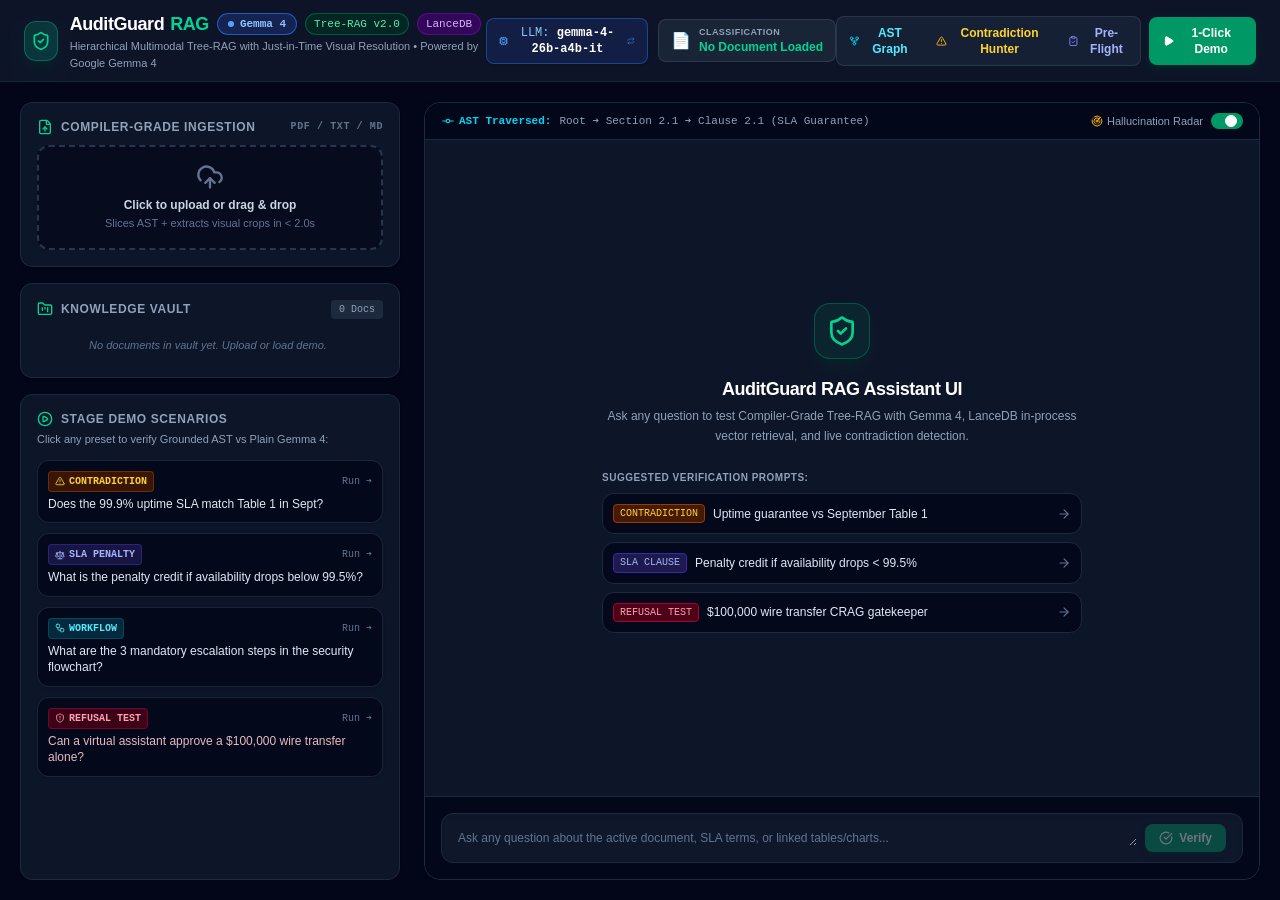
==== app/static/assistant/index.html @ 79d71ce2 "feat(crag): 2-tier CRAG gatekeeper with whole-page AST escalation before refusal and updated archite" ====
<!doctype html>
<html lang="en" class="dark">
  <head>
    <meta charset="UTF-8" />
    <meta name="viewport" content="width=device-width, initial-scale=1.0" />
    <title>AuditGuard RAG • Assistant UI</title>
    <script type="module" crossorigin src="./assets/index-Bi7Oxpxa.js"></script>
    <link rel="stylesheet" crossorigin href="./assets/index-BcYl17ML.css">
  </head>
  <body class="bg-slate-950 text-slate-100 min-h-screen">
    <div id="root"></div>
  </body>
</html>
---- app/static/assistant/assets/index-BcYl17ML.css ----
/*! tailwindcss v4.3.3 | MIT License | https://tailwindcss.com */
@layer properties{@supports (((-webkit-hyphens:none)) and (not (margin-trim:inline))) or ((-moz-orient:inline) and (not (color:rgb(from red r g b)))){*,:before,:after,::backdrop{--tw-rotate-x:initial;--tw-rotate-y:initial;--tw-rotate-z:initial;--tw-skew-x:initial;--tw-skew-y:initial;--tw-space-y-reverse:0;--tw-border-style:solid;--tw-gradient-position:initial;--tw-gradient-from:#0000;--tw-gradient-via:#0000;--tw-gradient-to:#0000;--tw-gradient-stops:initial;--tw-gradient-via-stops:initial;--tw-gradient-from-position:0%;--tw-gradient-via-position:50%;--tw-gradient-to-position:100%;--tw-leading:initial;--tw-font-weight:initial;--tw-tracking:initial;--tw-shadow:0 0 #0000;--tw-shadow-color:initial;--tw-shadow-alpha:100%;--tw-inset-shadow:0 0 #0000;--tw-inset-shadow-color:initial;--tw-inset-shadow-alpha:100%;--tw-ring-color:initial;--tw-ring-shadow:0 0 #0000;--tw-inset-ring-color:initial;--tw-inset-ring-shadow:0 0 #0000;--tw-ring-inset:initial;--tw-ring-offset-width:0px;--tw-ring-offset-color:#fff;--tw-ring-offset-shadow:0 0 #0000;--tw-blur:initial;--tw-brightness:initial;--tw-contrast:initial;--tw-grayscale:initial;--tw-hue-rotate:initial;--tw-invert:initial;--tw-opacity:initial;--tw-saturate:initial;--tw-sepia:initial;--tw-drop-shadow:initial;--tw-drop-shadow-color:initial;--tw-drop-shadow-alpha:100%;--tw-drop-shadow-size:initial;--tw-backdrop-blur:initial;--tw-backdrop-brightness:initial;--tw-backdrop-contrast:initial;--tw-backdrop-grayscale:initial;--tw-backdrop-hue-rotate:initial;--tw-backdrop-invert:initial;--tw-backdrop-opacity:initial;--tw-backdrop-saturate:initial;--tw-backdrop-sepia:initial;--tw-duration:initial;--tw-scale-x:1;--tw-scale-y:1;--tw-scale-z:1;--tw-content:"";--tw-translate-x:0;--tw-translate-y:0;--tw-translate-z:0}}}@layer theme{:root,:host{--font-sans:-apple-system, BlinkMacSystemFont, "Segoe UI", Roboto, "Helvetica Neue", "Noto Sans", Arial, sans-serif, "Apple Color Emoji", "Segoe UI Emoji", "Segoe UI Symbol", "Noto Color Emoji";--font-mono:ui-monospace, SFMono-Regular, Menlo, Monaco, Consolas, "Liberation Mono", "Courier New", monospace;--color-red-300:oklch(80.8% .114 19.571);--color-red-800:oklch(44.4% .177 26.899);--color-red-950:oklch(25.8% .092 26.042);--color-amber-200:oklch(92.4% .12 95.746);--color-amber-300:oklch(87.9% .169 91.605);--color-amber-400:oklch(82.8% .189 84.429);--color-amber-500:oklch(76.9% .188 70.08);--color-amber-600:oklch(66.6% .179 58.318);--color-amber-800:oklch(47.3% .137 46.201);--color-amber-900:oklch(41.4% .112 45.904);--color-amber-950:oklch(27.9% .077 45.635);--color-emerald-100:oklch(95% .052 163.051);--color-emerald-300:oklch(84.5% .143 164.978);--color-emerald-400:oklch(76.5% .177 163.223);--color-emerald-500:oklch(69.6% .17 162.48);--color-emerald-600:oklch(59.6% .145 163.225);--color-emerald-700:oklch(50.8% .118 165.612);--color-emerald-800:oklch(43.2% .095 166.913);--color-emerald-950:oklch(26.2% .051 172.552);--color-teal-500:oklch(70.4% .14 182.503);--color-cyan-300:oklch(86.5% .127 207.078);--color-cyan-400:oklch(78.9% .154 211.53);--color-cyan-500:oklch(71.5% .143 215.221);--color-cyan-600:oklch(60.9% .126 221.723);--color-cyan-800:oklch(45% .085 224.283);--color-cyan-950:oklch(30.2% .056 229.695);--color-blue-300:oklch(80.9% .105 251.813);--color-blue-400:oklch(70.7% .165 254.624);--color-blue-500:oklch(62.3% .214 259.815);--color-blue-900:oklch(37.9% .146 265.522);--color-blue-950:oklch(28.2% .091 267.935);--color-indigo-300:oklch(78.5% .115 274.713);--color-indigo-400:oklch(67.3% .182 276.935);--color-indigo-500:oklch(58.5% .233 277.117);--color-indigo-600:oklch(51.1% .262 276.966);--color-indigo-800:oklch(39.8% .195 277.366);--color-indigo-950:oklch(25.7% .09 281.288);--color-purple-300:oklch(82.7% .119 306.383);--color-purple-400:oklch(71.4% .203 305.504);--color-purple-800:oklch(43.8% .218 303.724);--color-purple-950:oklch(29.1% .149 302.717);--color-rose-100:oklch(94.1% .03 12.58);--color-rose-200:oklch(89.2% .058 10.001);--color-rose-300:oklch(81% .117 11.638);--color-rose-400:oklch(71.2% .194 13.428);--color-rose-600:oklch(58.6% .253 17.585);--color-rose-800:oklch(45.5% .188 13.697);--color-rose-950:oklch(27.1% .105 12.094);--color-slate-100:oklch(96.8% .007 247.896);--color-slate-200:oklch(92.9% .013 255.508);--color-slate-300:oklch(86.9% .022 252.894);--color-slate-400:oklch(70.4% .04 256.788);--color-slate-500:oklch(55.4% .046 257.417);--color-slate-600:oklch(44.6% .043 257.281);--color-slate-700:oklch(37.2% .044 257.287);--color-slate-800:oklch(27.9% .041 260.031);--color-slate-900:oklch(20.8% .042 265.755);--color-slate-950:oklch(12.9% .042 264.695);--color-white:#fff;--spacing:.25rem;--container-lg:32rem;--container-2xl:42rem;--container-3xl:48rem;--container-4xl:56rem;--text-xs:.75rem;--text-xs--line-height:calc(1 / .75);--text-sm:.875rem;--text-sm--line-height:calc(1.25 / .875);--text-base:1rem;--text-base--line-height:calc(1.5 / 1);--text-lg:1.125rem;--text-lg--line-height:calc(1.75 / 1.125);--text-xl:1.25rem;--text-xl--line-height:calc(1.75 / 1.25);--text-3xl:1.875rem;--text-3xl--line-height:calc(2.25 / 1.875);--font-weight-medium:500;--font-weight-semibold:600;--font-weight-bold:700;--font-weight-extrabold:800;--font-weight-black:900;--tracking-tight:-.025em;--tracking-wider:.05em;--leading-snug:1.375;--leading-relaxed:1.625;--radius-sm:.25rem;--radius-md:.375rem;--radius-lg:.5rem;--radius-xl:.75rem;--radius-2xl:1rem;--animate-spin:spin 1s linear infinite;--animate-pulse:pulse 2s cubic-bezier(.4, 0, .6, 1) infinite;--blur-sm:8px;--default-transition-duration:.15s;--default-transition-timing-function:cubic-bezier(.4, 0, .2, 1);--default-font-family:var(--font-sans);--default-mono-font-family:var(--font-mono)}}@layer base{*,:after,:before,::backdrop{box-sizing:border-box;border:0 solid;margin:0;padding:0}::file-selector-button{box-sizing:border-box;border:0 solid;margin:0;padding:0}html,:host{-webkit-text-size-adjust:100%;tab-size:4;line-height:1.5;font-family:var(--default-font-family,-apple-system, BlinkMacSystemFont, "Segoe UI", Roboto, "Helvetica Neue", "Noto Sans", Arial, sans-serif, "Apple Color Emoji", "Segoe UI Emoji", "Segoe UI Symbol", "Noto Color Emoji");font-feature-settings:var(--default-font-feature-settings,normal);font-variation-settings:var(--default-font-variation-settings,normal);-webkit-tap-highlight-color:transparent}hr{height:0;color:inherit;border-top-width:1px}abbr:where([title]){-webkit-text-decoration:underline dotted;text-decoration:underline dotted}h1,h2,h3,h4,h5,h6{font-size:inherit;font-weight:inherit}a{color:inherit;-webkit-text-decoration:inherit;-webkit-text-decoration:inherit;-webkit-text-decoration:inherit;-webkit-text-decoration:inherit;text-decoration:inherit}b,strong{font-weight:bolder}code,kbd,samp,pre{font-family:var(--default-mono-font-family,ui-monospace, SFMono-Regular, Menlo, Monaco, Consolas, "Liberation Mono", "Courier New", monospace);font-feature-settings:var(--default-mono-font-feature-settings,normal);font-variation-settings:var(--default-mono-font-variation-settings,normal);font-size:1em}small{font-size:80%}sub,sup{vertical-align:baseline;font-size:75%;line-height:0;position:relative}sub{bottom:-.25em}sup{top:-.5em}table{text-indent:0;border-color:inherit;border-collapse:collapse}:-moz-focusring:where(:not(iframe)){outline:auto}progress{vertical-align:baseline}summary{display:list-item}ol,ul,menu{list-style:none}img,svg,video,canvas,audio,iframe,embed,object{vertical-align:middle;display:block}img,video{max-width:100%;height:auto}button,input,select,optgroup,textarea{font:inherit;font-feature-settings:inherit;font-variation-settings:inherit;letter-spacing:inherit;color:inherit;opacity:1;background-color:#0000;border-radius:0}::file-selector-button{font:inherit;font-feature-settings:inherit;font-variation-settings:inherit;letter-spacing:inherit;color:inherit;opacity:1;background-color:#0000;border-radius:0}:where(select:is([multiple],[size])) optgroup{font-weight:bolder}:where(select:is([multiple],[size])) optgroup option{padding-inline-start:20px}::file-selector-button{margin-inline-end:4px}::placeholder{opacity:1}@supports (not ((-webkit-appearance:-apple-pay-button))) or (contain-intrinsic-size:1px){::placeholder{color:currentColor}@supports (color:color-mix(in lab, red, red)){::placeholder{color:color-mix(in oklab, currentcolor 50%, transparent)}}}textarea{resize:vertical}::-webkit-search-decoration{-webkit-appearance:none}::-webkit-date-and-time-value{min-height:1lh;text-align:inherit}::-webkit-datetime-edit{display:inline-flex}::-webkit-datetime-edit-fields-wrapper{padding:0}::-webkit-datetime-edit{padding-block:0}::-webkit-datetime-edit-year-field{padding-block:0}::-webkit-datetime-edit-month-field{padding-block:0}::-webkit-datetime-edit-day-field{padding-block:0}::-webkit-datetime-edit-hour-field{padding-block:0}::-webkit-datetime-edit-minute-field{padding-block:0}::-webkit-datetime-edit-second-field{padding-block:0}::-webkit-datetime-edit-millisecond-field{padding-block:0}::-webkit-datetime-edit-meridiem-field{padding-block:0}::-webkit-calendar-picker-indicator{line-height:1}:-moz-ui-invalid{box-shadow:none}button,input:where([type=button],[type=reset],[type=submit]){appearance:button}::file-selector-button{appearance:button}::-webkit-inner-spin-button{height:auto}::-webkit-outer-spin-button{height:auto}[hidden]:where(:not([hidden=until-found])){display:none!important}body{color:#f8fafc;background-color:#020617;font-family:system-ui,-apple-system,BlinkMacSystemFont,Segoe UI,Roboto,Oxygen,Ubuntu,Cantarell,sans-serif}}@layer components;@layer utilities{.sr-only{clip-path:inset(50%);white-space:nowrap;border-width:0;width:1px;height:1px;margin:-1px;padding:0;position:absolute;overflow:hidden}.absolute{position:absolute}.fixed{position:fixed}.relative{position:relative}.sticky{position:sticky}.inset-0{inset:0}.inset-y-0{inset-block:0}.top-0{top:0}.right-0{right:0}.z-40{z-index:40}.z-50{z-index:50}.mx-auto{margin-inline:auto}.mt-0\.5{margin-top:calc(var(--spacing) * .5)}.mt-1{margin-top:var(--spacing)}.mt-1\.5{margin-top:calc(var(--spacing) * 1.5)}.mt-2{margin-top:calc(var(--spacing) * 2)}.mt-3{margin-top:calc(var(--spacing) * 3)}.mt-4{margin-top:calc(var(--spacing) * 4)}.mt-auto{margin-top:auto}.mb-1{margin-bottom:var(--spacing)}.mb-1\.5{margin-bottom:calc(var(--spacing) * 1.5)}.mb-2{margin-bottom:calc(var(--spacing) * 2)}.mb-2\.5{margin-bottom:calc(var(--spacing) * 2.5)}.mb-3{margin-bottom:calc(var(--spacing) * 3)}.mb-4{margin-bottom:calc(var(--spacing) * 4)}.mb-6{margin-bottom:calc(var(--spacing) * 6)}.ml-1{margin-left:var(--spacing)}.line-clamp-2{-webkit-line-clamp:2;-webkit-box-orient:vertical;display:-webkit-box;overflow:hidden}.flex{display:flex}.grid{display:grid}.hidden{display:none}.inline-flex{display:inline-flex}.h-1\.5{height:calc(var(--spacing) * 1.5)}.h-2\.5{height:calc(var(--spacing) * 2.5)}.h-3{height:calc(var(--spacing) * 3)}.h-3\.5{height:calc(var(--spacing) * 3.5)}.h-4{height:calc(var(--spacing) * 4)}.h-5{height:calc(var(--spacing) * 5)}.h-7{height:calc(var(--spacing) * 7)}.h-8{height:calc(var(--spacing) * 8)}.h-10{height:calc(var(--spacing) * 10)}.h-14{height:calc(var(--spacing) * 14)}.h-auto{height:auto}.h-full{height:100%}.h-screen{height:100vh}.max-h-44{max-height:calc(var(--spacing) * 44)}.max-h-\[50vh\]{max-height:50vh}.max-h-\[85vh\]{max-height:85vh}.min-h-0{min-height:0}.min-h-screen{min-height:100vh}.w-1\.5{width:calc(var(--spacing) * 1.5)}.w-1\/2{width:50%}.w-2\.5{width:calc(var(--spacing) * 2.5)}.w-3{width:calc(var(--spacing) * 3)}.w-3\.5{width:calc(var(--spacing) * 3.5)}.w-4{width:calc(var(--spacing) * 4)}.w-5{width:calc(var(--spacing) * 5)}.w-7{width:calc(var(--spacing) * 7)}.w-8{width:calc(var(--spacing) * 8)}.w-10{width:calc(var(--spacing) * 10)}.w-14{width:calc(var(--spacing) * 14)}.w-full{width:100%}.w-screen{width:100vw}.max-w-2xl{max-width:var(--container-2xl)}.max-w-3xl{max-width:var(--container-3xl)}.max-w-4xl{max-width:var(--container-4xl)}.max-w-\[160px\]{max-width:160px}.max-w-\[180px\]{max-width:180px}.max-w-\[280px\]{max-width:280px}.max-w-lg{max-width:var(--container-lg)}.max-w-none{max-width:none}.min-w-0{min-width:0}.flex-1{flex:1}.shrink-0{flex-shrink:0}.transform{transform:var(--tw-rotate-x,) var(--tw-rotate-y,) var(--tw-rotate-z,) var(--tw-skew-x,) var(--tw-skew-y,)}.animate-pulse{animation:var(--animate-pulse)}.animate-spin{animation:var(--animate-spin)}.cursor-pointer{cursor:pointer}.grid-cols-1{grid-template-columns:repeat(1,minmax(0,1fr))}.grid-cols-3{grid-template-columns:repeat(3,minmax(0,1fr))}.flex-col{flex-direction:column}.flex-wrap{flex-wrap:wrap}.items-center{align-items:center}.items-start{align-items:flex-start}.justify-between{justify-content:space-between}.justify-center{justify-content:center}.justify-end{justify-content:flex-end}.justify-start{justify-content:flex-start}.gap-0\.5{gap:calc(var(--spacing) * .5)}.gap-1{gap:var(--spacing)}.gap-1\.5{gap:calc(var(--spacing) * 1.5)}.gap-2{gap:calc(var(--spacing) * 2)}.gap-2\.5{gap:calc(var(--spacing) * 2.5)}.gap-3{gap:calc(var(--spacing) * 3)}.gap-4{gap:calc(var(--spacing) * 4)}:where(.space-y-1>:not(:last-child)){--tw-space-y-reverse:0;margin-block-start:calc(var(--spacing) * var(--tw-space-y-reverse));margin-block-end:calc(var(--spacing) * calc(1 - var(--tw-space-y-reverse)))}:where(.space-y-1\.5>:not(:last-child)){--tw-space-y-reverse:0;margin-block-start:calc(calc(var(--spacing) * 1.5) * var(--tw-space-y-reverse));margin-block-end:calc(calc(var(--spacing) * 1.5) * calc(1 - var(--tw-space-y-reverse)))}:where(.space-y-2>:not(:last-child)){--tw-space-y-reverse:0;margin-block-start:calc(calc(var(--spacing) * 2) * var(--tw-space-y-reverse));margin-block-end:calc(calc(var(--spacing) * 2) * calc(1 - var(--tw-space-y-reverse)))}:where(.space-y-2\.5>:not(:last-child)){--tw-space-y-reverse:0;margin-block-start:calc(calc(var(--spacing) * 2.5) * var(--tw-space-y-reverse));margin-block-end:calc(calc(var(--spacing) * 2.5) * calc(1 - var(--tw-space-y-reverse)))}:where(.space-y-3>:not(:last-child)){--tw-space-y-reverse:0;margin-block-start:calc(calc(var(--spacing) * 3) * var(--tw-space-y-reverse));margin-block-end:calc(calc(var(--spacing) * 3) * calc(1 - var(--tw-space-y-reverse)))}:where(.space-y-4>:not(:last-child)){--tw-space-y-reverse:0;margin-block-start:calc(calc(var(--spacing) * 4) * var(--tw-space-y-reverse));margin-block-end:calc(calc(var(--spacing) * 4) * calc(1 - var(--tw-space-y-reverse)))}:where(.space-y-6>:not(:last-child)){--tw-space-y-reverse:0;margin-block-start:calc(calc(var(--spacing) * 6) * var(--tw-space-y-reverse));margin-block-end:calc(calc(var(--spacing) * 6) * calc(1 - var(--tw-space-y-reverse)))}.truncate{text-overflow:ellipsis;white-space:nowrap;overflow:hidden}.overflow-hidden{overflow:hidden}.overflow-x-auto{overflow-x:auto}.overflow-y-auto{overflow-y:auto}.rounded{border-radius:.25rem}.rounded-2xl{border-radius:var(--radius-2xl)}.rounded-full{border-radius:2147483647px}.rounded-lg{border-radius:var(--radius-lg)}.rounded-md{border-radius:var(--radius-md)}.rounded-xl{border-radius:var(--radius-xl)}.rounded-tl-sm{border-top-left-radius:var(--radius-sm)}.rounded-tr-sm{border-top-right-radius:var(--radius-sm)}.border{border-style:var(--tw-border-style);border-width:1px}.border-2{border-style:var(--tw-border-style);border-width:2px}.border-t{border-top-style:var(--tw-border-style);border-top-width:1px}.border-b{border-bottom-style:var(--tw-border-style);border-bottom-width:1px}.border-l{border-left-style:var(--tw-border-style);border-left-width:1px}.border-dashed{--tw-border-style:dashed;border-style:dashed}.border-amber-500\/40{border-color:#f99c0066}@supports (color:color-mix(in lab, red, red)){.border-amber-500\/40{border-color:color-mix(in oklab, var(--color-amber-500) 40%, transparent)}}.border-amber-800{border-color:var(--color-amber-800)}.border-amber-800\/40{border-color:#953d0066}@supports (color:color-mix(in lab, red, red)){.border-amber-800\/40{border-color:color-mix(in oklab, var(--color-amber-800) 40%, transparent)}}.border-amber-800\/60{border-color:#953d0099}@supports (color:color-mix(in lab, red, red)){.border-amber-800\/60{border-color:color-mix(in oklab, var(--color-amber-800) 60%, transparent)}}.border-amber-900\/40{border-color:#7b330666}@supports (color:color-mix(in lab, red, red)){.border-amber-900\/40{border-color:color-mix(in oklab, var(--color-amber-900) 40%, transparent)}}.border-blue-500\/40{border-color:#3080ff66}@supports (color:color-mix(in lab, red, red)){.border-blue-500\/40{border-color:color-mix(in oklab, var(--color-blue-500) 40%, transparent)}}.border-blue-500\/60{border-color:#3080ff99}@supports (color:color-mix(in lab, red, red)){.border-blue-500\/60{border-color:color-mix(in oklab, var(--color-blue-500) 60%, transparent)}}.border-cyan-500\/40{border-color:#00b7d766}@supports (color:color-mix(in lab, red, red)){.border-cyan-500\/40{border-color:color-mix(in oklab, var(--color-cyan-500) 40%, transparent)}}.border-cyan-800{border-color:var(--color-cyan-800)}.border-cyan-800\/60{border-color:#005f7899}@supports (color:color-mix(in lab, red, red)){.border-cyan-800\/60{border-color:color-mix(in oklab, var(--color-cyan-800) 60%, transparent)}}.border-emerald-500\/30{border-color:#00bb7f4d}@supports (color:color-mix(in lab, red, red)){.border-emerald-500\/30{border-color:color-mix(in oklab, var(--color-emerald-500) 30%, transparent)}}.border-emerald-500\/40{border-color:#00bb7f66}@supports (color:color-mix(in lab, red, red)){.border-emerald-500\/40{border-color:color-mix(in oklab, var(--color-emerald-500) 40%, transparent)}}.border-emerald-500\/50{border-color:#00bb7f80}@supports (color:color-mix(in lab, red, red)){.border-emerald-500\/50{border-color:color-mix(in oklab, var(--color-emerald-500) 50%, transparent)}}.border-emerald-700\/60{border-color:#00795699}@supports (color:color-mix(in lab, red, red)){.border-emerald-700\/60{border-color:color-mix(in oklab, var(--color-emerald-700) 60%, transparent)}}.border-emerald-800{border-color:var(--color-emerald-800)}.border-indigo-500\/40{border-color:#625fff66}@supports (color:color-mix(in lab, red, red)){.border-indigo-500\/40{border-color:color-mix(in oklab, var(--color-indigo-500) 40%, transparent)}}.border-indigo-800{border-color:var(--color-indigo-800)}.border-indigo-800\/60{border-color:#372aac99}@supports (color:color-mix(in lab, red, red)){.border-indigo-800\/60{border-color:color-mix(in oklab, var(--color-indigo-800) 60%, transparent)}}.border-purple-800\/60{border-color:#6e11b099}@supports (color:color-mix(in lab, red, red)){.border-purple-800\/60{border-color:color-mix(in oklab, var(--color-purple-800) 60%, transparent)}}.border-red-800{border-color:var(--color-red-800)}.border-rose-800{border-color:var(--color-rose-800)}.border-rose-800\/60{border-color:#a3003799}@supports (color:color-mix(in lab, red, red)){.border-rose-800\/60{border-color:color-mix(in oklab, var(--color-rose-800) 60%, transparent)}}.border-slate-700{border-color:var(--color-slate-700)}.border-slate-700\/70{border-color:#314158b3}@supports (color:color-mix(in lab, red, red)){.border-slate-700\/70{border-color:color-mix(in oklab, var(--color-slate-700) 70%, transparent)}}.border-slate-700\/80{border-color:#314158cc}@supports (color:color-mix(in lab, red, red)){.border-slate-700\/80{border-color:color-mix(in oklab, var(--color-slate-700) 80%, transparent)}}.border-slate-800{border-color:var(--color-slate-800)}.border-slate-800\/80{border-color:#1d293dcc}@supports (color:color-mix(in lab, red, red)){.border-slate-800\/80{border-color:color-mix(in oklab, var(--color-slate-800) 80%, transparent)}}.border-slate-800\/90{border-color:#1d293de6}@supports (color:color-mix(in lab, red, red)){.border-slate-800\/90{border-color:color-mix(in oklab, var(--color-slate-800) 90%, transparent)}}.bg-amber-500\/20{background-color:#f99c0033}@supports (color:color-mix(in lab, red, red)){.bg-amber-500\/20{background-color:color-mix(in oklab, var(--color-amber-500) 20%, transparent)}}.bg-amber-950{background-color:var(--color-amber-950)}.bg-amber-950\/30{background-color:#4619014d}@supports (color:color-mix(in lab, red, red)){.bg-amber-950\/30{background-color:color-mix(in oklab, var(--color-amber-950) 30%, transparent)}}.bg-amber-950\/80{background-color:#461901cc}@supports (color:color-mix(in lab, red, red)){.bg-amber-950\/80{background-color:color-mix(in oklab, var(--color-amber-950) 80%, transparent)}}.bg-blue-400{background-color:var(--color-blue-400)}.bg-blue-500\/20{background-color:#3080ff33}@supports (color:color-mix(in lab, red, red)){.bg-blue-500\/20{background-color:color-mix(in oklab, var(--color-blue-500) 20%, transparent)}}.bg-blue-950\/60{background-color:#16245699}@supports (color:color-mix(in lab, red, red)){.bg-blue-950\/60{background-color:color-mix(in oklab, var(--color-blue-950) 60%, transparent)}}.bg-blue-950\/90{background-color:#162456e6}@supports (color:color-mix(in lab, red, red)){.bg-blue-950\/90{background-color:color-mix(in oklab, var(--color-blue-950) 90%, transparent)}}.bg-cyan-500\/20{background-color:#00b7d733}@supports (color:color-mix(in lab, red, red)){.bg-cyan-500\/20{background-color:color-mix(in oklab, var(--color-cyan-500) 20%, transparent)}}.bg-cyan-950{background-color:var(--color-cyan-950)}.bg-cyan-950\/80{background-color:#053345cc}@supports (color:color-mix(in lab, red, red)){.bg-cyan-950\/80{background-color:color-mix(in oklab, var(--color-cyan-950) 80%, transparent)}}.bg-emerald-500{background-color:var(--color-emerald-500)}.bg-emerald-500\/10{background-color:#00bb7f1a}@supports (color:color-mix(in lab, red, red)){.bg-emerald-500\/10{background-color:color-mix(in oklab, var(--color-emerald-500) 10%, transparent)}}.bg-emerald-500\/20{background-color:#00bb7f33}@supports (color:color-mix(in lab, red, red)){.bg-emerald-500\/20{background-color:color-mix(in oklab, var(--color-emerald-500) 20%, transparent)}}.bg-emerald-600{background-color:var(--color-emerald-600)}.bg-emerald-600\/20{background-color:#00976733}@supports (color:color-mix(in lab, red, red)){.bg-emerald-600\/20{background-color:color-mix(in oklab, var(--color-emerald-600) 20%, transparent)}}.bg-emerald-950{background-color:var(--color-emerald-950)}.bg-emerald-950\/30{background-color:#002c224d}@supports (color:color-mix(in lab, red, red)){.bg-emerald-950\/30{background-color:color-mix(in oklab, var(--color-emerald-950) 30%, transparent)}}.bg-emerald-950\/60{background-color:#002c2299}@supports (color:color-mix(in lab, red, red)){.bg-emerald-950\/60{background-color:color-mix(in oklab, var(--color-emerald-950) 60%, transparent)}}.bg-emerald-950\/80{background-color:#002c22cc}@supports (color:color-mix(in lab, red, red)){.bg-emerald-950\/80{background-color:color-mix(in oklab, var(--color-emerald-950) 80%, transparent)}}.bg-indigo-500\/20{background-color:#625fff33}@supports (color:color-mix(in lab, red, red)){.bg-indigo-500\/20{background-color:color-mix(in oklab, var(--color-indigo-500) 20%, transparent)}}.bg-indigo-950{background-color:var(--color-indigo-950)}.bg-indigo-950\/80{background-color:#1e1a4dcc}@supports (color:color-mix(in lab, red, red)){.bg-indigo-950\/80{background-color:color-mix(in oklab, var(--color-indigo-950) 80%, transparent)}}.bg-purple-950\/80{background-color:#3c0366cc}@supports (color:color-mix(in lab, red, red)){.bg-purple-950\/80{background-color:color-mix(in oklab, var(--color-purple-950) 80%, transparent)}}.bg-red-950{background-color:var(--color-red-950)}.bg-rose-950{background-color:var(--color-rose-950)}.bg-rose-950\/80{background-color:#4d0218cc}@supports (color:color-mix(in lab, red, red)){.bg-rose-950\/80{background-color:color-mix(in oklab, var(--color-rose-950) 80%, transparent)}}.bg-slate-800{background-color:var(--color-slate-800)}.bg-slate-800\/60{background-color:#1d293d99}@supports (color:color-mix(in lab, red, red)){.bg-slate-800\/60{background-color:color-mix(in oklab, var(--color-slate-800) 60%, transparent)}}.bg-slate-800\/80{background-color:#1d293dcc}@supports (color:color-mix(in lab, red, red)){.bg-slate-800\/80{background-color:color-mix(in oklab, var(--color-slate-800) 80%, transparent)}}.bg-slate-900{background-color:var(--color-slate-900)}.bg-slate-900\/80{background-color:#0f172bcc}@supports (color:color-mix(in lab, red, red)){.bg-slate-900\/80{background-color:color-mix(in oklab, var(--color-slate-900) 80%, transparent)}}.bg-slate-900\/90{background-color:#0f172be6}@supports (color:color-mix(in lab, red, red)){.bg-slate-900\/90{background-color:color-mix(in oklab, var(--color-slate-900) 90%, transparent)}}.bg-slate-950{background-color:var(--color-slate-950)}.bg-slate-950\/30{background-color:#0206184d}@supports (color:color-mix(in lab, red, red)){.bg-slate-950\/30{background-color:color-mix(in oklab, var(--color-slate-950) 30%, transparent)}}.bg-slate-950\/60{background-color:#02061899}@supports (color:color-mix(in lab, red, red)){.bg-slate-950\/60{background-color:color-mix(in oklab, var(--color-slate-950) 60%, transparent)}}.bg-slate-950\/80{background-color:#020618cc}@supports (color:color-mix(in lab, red, red)){.bg-slate-950\/80{background-color:color-mix(in oklab, var(--color-slate-950) 80%, transparent)}}.bg-slate-950\/90{background-color:#020618e6}@supports (color:color-mix(in lab, red, red)){.bg-slate-950\/90{background-color:color-mix(in oklab, var(--color-slate-950) 90%, transparent)}}.bg-transparent{background-color:#0000}.bg-gradient-to-br{--tw-gradient-position:to bottom right in oklab;background-image:linear-gradient(var(--tw-gradient-stops))}.bg-gradient-to-r{--tw-gradient-position:to right in oklab;background-image:linear-gradient(var(--tw-gradient-stops))}.from-emerald-500\/20{--tw-gradient-from:#00bb7f33}@supports (color:color-mix(in lab, red, red)){.from-emerald-500\/20{--tw-gradient-from:color-mix(in oklab, var(--color-emerald-500) 20%, transparent)}}.from-emerald-500\/20{--tw-gradient-stops:var(--tw-gradient-via-stops,var(--tw-gradient-position), var(--tw-gradient-from) var(--tw-gradient-from-position), var(--tw-gradient-to) var(--tw-gradient-to-position))}.from-emerald-950\/40{--tw-gradient-from:#002c2266}@supports (color:color-mix(in lab, red, red)){.from-emerald-950\/40{--tw-gradient-from:color-mix(in oklab, var(--color-emerald-950) 40%, transparent)}}.from-emerald-950\/40{--tw-gradient-stops:var(--tw-gradient-via-stops,var(--tw-gradient-position), var(--tw-gradient-from) var(--tw-gradient-from-position), var(--tw-gradient-to) var(--tw-gradient-to-position))}.to-slate-900{--tw-gradient-to:var(--color-slate-900);--tw-gradient-stops:var(--tw-gradient-via-stops,var(--tw-gradient-position), var(--tw-gradient-from) var(--tw-gradient-from-position), var(--tw-gradient-to) var(--tw-gradient-to-position))}.to-teal-500\/20{--tw-gradient-to:#00baa733}@supports (color:color-mix(in lab, red, red)){.to-teal-500\/20{--tw-gradient-to:color-mix(in oklab, var(--color-teal-500) 20%, transparent)}}.to-teal-500\/20{--tw-gradient-stops:var(--tw-gradient-via-stops,var(--tw-gradient-position), var(--tw-gradient-from) var(--tw-gradient-from-position), var(--tw-gradient-to) var(--tw-gradient-to-position))}.fill-current{fill:currentColor}.object-contain{object-fit:contain}.object-cover{object-fit:cover}.p-0\.5{padding:calc(var(--spacing) * .5)}.p-1{padding:var(--spacing)}.p-2\.5{padding:calc(var(--spacing) * 2.5)}.p-3{padding:calc(var(--spacing) * 3)}.p-3\.5{padding:calc(var(--spacing) * 3.5)}.p-4{padding:calc(var(--spacing) * 4)}.p-5{padding:calc(var(--spacing) * 5)}.p-6{padding:calc(var(--spacing) * 6)}.px-1\.5{padding-inline:calc(var(--spacing) * 1.5)}.px-2{padding-inline:calc(var(--spacing) * 2)}.px-2\.5{padding-inline:calc(var(--spacing) * 2.5)}.px-3{padding-inline:calc(var(--spacing) * 3)}.px-3\.5{padding-inline:calc(var(--spacing) * 3.5)}.px-4{padding-inline:calc(var(--spacing) * 4)}.px-5{padding-inline:calc(var(--spacing) * 5)}.px-6{padding-inline:calc(var(--spacing) * 6)}.py-0\.5{padding-block:calc(var(--spacing) * .5)}.py-1{padding-block:var(--spacing)}.py-1\.5{padding-block:calc(var(--spacing) * 1.5)}.py-2{padding-block:calc(var(--spacing) * 2)}.py-2\.5{padding-block:calc(var(--spacing) * 2.5)}.py-3\.5{padding-block:calc(var(--spacing) * 3.5)}.py-4{padding-block:calc(var(--spacing) * 4)}.py-6{padding-block:calc(var(--spacing) * 6)}.py-10{padding-block:calc(var(--spacing) * 10)}.pt-1{padding-top:var(--spacing)}.pt-3{padding-top:calc(var(--spacing) * 3)}.pr-1{padding-right:var(--spacing)}.pr-2{padding-right:calc(var(--spacing) * 2)}.pb-2\.5{padding-bottom:calc(var(--spacing) * 2.5)}.pl-6{padding-left:calc(var(--spacing) * 6)}.text-center{text-align:center}.text-left{text-align:left}.text-right{text-align:right}.font-mono{font-family:var(--font-mono)}.font-sans{font-family:var(--font-sans)}.text-3xl{font-size:var(--text-3xl);line-height:var(--tw-leading,var(--text-3xl--line-height))}.text-base{font-size:var(--text-base);line-height:var(--tw-leading,var(--text-base--line-height))}.text-lg{font-size:var(--text-lg);line-height:var(--tw-leading,var(--text-lg--line-height))}.text-sm{font-size:var(--text-sm);line-height:var(--tw-leading,var(--text-sm--line-height))}.text-xl{font-size:var(--text-xl);line-height:var(--tw-leading,var(--text-xl--line-height))}.text-xs{font-size:var(--text-xs);line-height:var(--tw-leading,var(--text-xs--line-height))}.text-\[9px\]{font-size:9px}.text-\[10px\]{font-size:10px}.text-\[11px\]{font-size:11px}.leading-relaxed{--tw-leading:var(--leading-relaxed);line-height:var(--leading-relaxed)}.leading-snug{--tw-leading:var(--leading-snug);line-height:var(--leading-snug)}.font-black{--tw-font-weight:var(--font-weight-black);font-weight:var(--font-weight-black)}.font-bold{--tw-font-weight:var(--font-weight-bold);font-weight:var(--font-weight-bold)}.font-extrabold{--tw-font-weight:var(--font-weight-extrabold);font-weight:var(--font-weight-extrabold)}.font-medium{--tw-font-weight:var(--font-weight-medium);font-weight:var(--font-weight-medium)}.font-semibold{--tw-font-weight:var(--font-weight-semibold);font-weight:var(--font-weight-semibold)}.tracking-tight{--tw-tracking:var(--tracking-tight);letter-spacing:var(--tracking-tight)}.tracking-wider{--tw-tracking:var(--tracking-wider);letter-spacing:var(--tracking-wider)}.whitespace-pre-wrap{white-space:pre-wrap}.text-amber-200{color:var(--color-amber-200)}.text-amber-300{color:var(--color-amber-300)}.text-amber-400{color:var(--color-amber-400)}.text-blue-300{color:var(--color-blue-300)}.text-blue-400{color:var(--color-blue-400)}.text-cyan-300{color:var(--color-cyan-300)}.text-cyan-400{color:var(--color-cyan-400)}.text-emerald-100{color:var(--color-emerald-100)}.text-emerald-300{color:var(--color-emerald-300)}.text-emerald-400{color:var(--color-emerald-400)}.text-indigo-300{color:var(--color-indigo-300)}.text-indigo-400{color:var(--color-indigo-400)}.text-purple-300{color:var(--color-purple-300)}.text-purple-400{color:var(--color-purple-400)}.text-red-300{color:var(--color-red-300)}.text-rose-200\/90{color:#ffccd3e6}@supports (color:color-mix(in lab, red, red)){.text-rose-200\/90{color:color-mix(in oklab, var(--color-rose-200) 90%, transparent)}}.text-rose-300{color:var(--color-rose-300)}.text-rose-400{color:var(--color-rose-400)}.text-slate-100{color:var(--color-slate-100)}.text-slate-200{color:var(--color-slate-200)}.text-slate-300{color:var(--color-slate-300)}.text-slate-400{color:var(--color-slate-400)}.text-slate-500{color:var(--color-slate-500)}.text-slate-600{color:var(--color-slate-600)}.text-white{color:var(--color-white)}.uppercase{text-transform:uppercase}.italic{font-style:italic}.placeholder-slate-500::placeholder{color:var(--color-slate-500)}.opacity-70{opacity:.7}.shadow{--tw-shadow:0 1px 3px 0 var(--tw-shadow-color,#0000001a), 0 1px 2px -1px var(--tw-shadow-color,#0000001a);box-shadow:var(--tw-inset-shadow), var(--tw-inset-ring-shadow), var(--tw-ring-offset-shadow), var(--tw-ring-shadow), var(--tw-shadow)}.shadow-2xl{--tw-shadow:0 25px 50px -12px var(--tw-shadow-color,#00000040);box-shadow:var(--tw-inset-shadow), var(--tw-inset-ring-shadow), var(--tw-ring-offset-shadow), var(--tw-ring-shadow), var(--tw-shadow)}.shadow-inner{--tw-shadow:inset 0 2px 4px 0 var(--tw-shadow-color,#0000000d);box-shadow:var(--tw-inset-shadow), var(--tw-inset-ring-shadow), var(--tw-ring-offset-shadow), var(--tw-ring-shadow), var(--tw-shadow)}.shadow-lg{--tw-shadow:0 10px 15px -3px var(--tw-shadow-color,#0000001a), 0 4px 6px -4px var(--tw-shadow-color,#0000001a);box-shadow:var(--tw-inset-shadow), var(--tw-inset-ring-shadow), var(--tw-ring-offset-shadow), var(--tw-ring-shadow), var(--tw-shadow)}.shadow-md{--tw-shadow:0 4px 6px -1px var(--tw-shadow-color,#0000001a), 0 2px 4px -2px var(--tw-shadow-color,#0000001a);box-shadow:var(--tw-inset-shadow), var(--tw-inset-ring-shadow), var(--tw-ring-offset-shadow), var(--tw-ring-shadow), var(--tw-shadow)}.shadow-sm{--tw-shadow:0 1px 3px 0 var(--tw-shadow-color,#0000001a), 0 1px 2px -1px var(--tw-shadow-color,#0000001a);box-shadow:var(--tw-inset-shadow), var(--tw-inset-ring-shadow), var(--tw-ring-offset-shadow), var(--tw-ring-shadow), var(--tw-shadow)}.shadow-emerald-950\/40{--tw-shadow-color:#002c2266}@supports (color:color-mix(in lab, red, red)){.shadow-emerald-950\/40{--tw-shadow-color:color-mix(in oklab, color-mix(in oklab, var(--color-emerald-950) 40%, transparent) var(--tw-shadow-alpha), transparent)}}.shadow-emerald-950\/60{--tw-shadow-color:#002c2299}@supports (color:color-mix(in lab, red, red)){.shadow-emerald-950\/60{--tw-shadow-color:color-mix(in oklab, color-mix(in oklab, var(--color-emerald-950) 60%, transparent) var(--tw-shadow-alpha), transparent)}}.filter{filter:var(--tw-blur,) var(--tw-brightness,) var(--tw-contrast,) var(--tw-grayscale,) var(--tw-hue-rotate,) var(--tw-invert,) var(--tw-saturate,) var(--tw-sepia,) var(--tw-drop-shadow,)}.backdrop-blur{--tw-backdrop-blur:blur(8px);-webkit-backdrop-filter:var(--tw-backdrop-blur,) var(--tw-backdrop-brightness,) var(--tw-backdrop-contrast,) var(--tw-backdrop-grayscale,) var(--tw-backdrop-hue-rotate,) var(--tw-backdrop-invert,) var(--tw-backdrop-opacity,) var(--tw-backdrop-saturate,) var(--tw-backdrop-sepia,);backdrop-filter:var(--tw-backdrop-blur,) var(--tw-backdrop-brightness,) var(--tw-backdrop-contrast,) var(--tw-backdrop-grayscale,) var(--tw-backdrop-hue-rotate,) var(--tw-backdrop-invert,) var(--tw-backdrop-opacity,) var(--tw-backdrop-saturate,) var(--tw-backdrop-sepia,)}.backdrop-blur-sm{--tw-backdrop-blur:blur(var(--blur-sm));-webkit-backdrop-filter:var(--tw-backdrop-blur,) var(--tw-backdrop-brightness,) var(--tw-backdrop-contrast,) var(--tw-backdrop-grayscale,) var(--tw-backdrop-hue-rotate,) var(--tw-backdrop-invert,) var(--tw-backdrop-opacity,) var(--tw-backdrop-saturate,) var(--tw-backdrop-sepia,);backdrop-filter:var(--tw-backdrop-blur,) var(--tw-backdrop-brightness,) var(--tw-backdrop-contrast,) var(--tw-backdrop-grayscale,) var(--tw-backdrop-hue-rotate,) var(--tw-backdrop-invert,) var(--tw-backdrop-opacity,) var(--tw-backdrop-saturate,) var(--tw-backdrop-sepia,)}.transition{transition-property:color,background-color,border-color,outline-color,text-decoration-color,fill,stroke,--tw-gradient-from,--tw-gradient-via,--tw-gradient-to,opacity,box-shadow,transform,translate,scale,rotate,filter,-webkit-backdrop-filter,backdrop-filter,display,content-visibility,overlay,pointer-events;transition-timing-function:var(--tw-ease,var(--default-transition-timing-function));transition-duration:var(--tw-duration,var(--default-transition-duration))}.transition-all{transition-property:all;transition-timing-function:var(--tw-ease,var(--default-transition-timing-function));transition-duration:var(--tw-duration,var(--default-transition-duration))}.duration-200{--tw-duration:.2s;transition-duration:.2s}.duration-300{--tw-duration:.3s;transition-duration:.3s}@media (hover:hover){.group-hover\:scale-105:is(:where(.group):hover *){--tw-scale-x:105%;--tw-scale-y:105%;--tw-scale-z:105%;scale:var(--tw-scale-x) var(--tw-scale-y)}.group-hover\:bg-transparent:is(:where(.group):hover *){background-color:#0000}.group-hover\:text-amber-400:is(:where(.group):hover *){color:var(--color-amber-400)}.group-hover\:text-cyan-400:is(:where(.group):hover *){color:var(--color-cyan-400)}.group-hover\:text-emerald-400:is(:where(.group):hover *){color:var(--color-emerald-400)}.group-hover\:text-indigo-400:is(:where(.group):hover *){color:var(--color-indigo-400)}.group-hover\:text-rose-100:is(:where(.group):hover *){color:var(--color-rose-100)}.group-hover\:text-rose-400:is(:where(.group):hover *){color:var(--color-rose-400)}.group-hover\:text-white:is(:where(.group):hover *){color:var(--color-white)}}.peer-checked\:bg-emerald-600:is(:where(.peer):checked~*){background-color:var(--color-emerald-600)}.peer-focus\:outline-none:is(:where(.peer):focus~*){--tw-outline-style:none;outline-style:none}.after\:absolute:after{content:var(--tw-content);position:absolute}.after\:top-\[2px\]:after{content:var(--tw-content);top:2px}.after\:left-\[2px\]:after{content:var(--tw-content);left:2px}.after\:h-3:after{content:var(--tw-content);height:calc(var(--spacing) * 3)}.after\:w-3:after{content:var(--tw-content);width:calc(var(--spacing) * 3)}.after\:rounded-full:after{content:var(--tw-content);border-radius:2147483647px}.after\:border:after{content:var(--tw-content);border-style:var(--tw-border-style);border-width:1px}.after\:border-slate-300:after{content:var(--tw-content);border-color:var(--color-slate-300)}.after\:bg-white:after{content:var(--tw-content);background-color:var(--color-white)}.after\:transition-all:after{content:var(--tw-content);transition-property:all;transition-timing-function:var(--tw-ease,var(--default-transition-timing-function));transition-duration:var(--tw-duration,var(--default-transition-duration))}.after\:content-\[\'\'\]:after{--tw-content:"";content:var(--tw-content)}.peer-checked\:after\:translate-x-full:is(:where(.peer):checked~*):after{content:var(--tw-content);--tw-translate-x:100%;translate:var(--tw-translate-x) var(--tw-translate-y)}.peer-checked\:after\:border-white:is(:where(.peer):checked~*):after{content:var(--tw-content);border-color:var(--color-white)}.focus-within\:border-emerald-500\/70:focus-within{border-color:#00bb7fb3}@supports (color:color-mix(in lab, red, red)){.focus-within\:border-emerald-500\/70:focus-within{border-color:color-mix(in oklab, var(--color-emerald-500) 70%, transparent)}}@media (hover:hover){.hover\:border-amber-600\/50:hover{border-color:#dd740080}@supports (color:color-mix(in lab, red, red)){.hover\:border-amber-600\/50:hover{border-color:color-mix(in oklab, var(--color-amber-600) 50%, transparent)}}.hover\:border-amber-600\/60:hover{border-color:#dd740099}@supports (color:color-mix(in lab, red, red)){.hover\:border-amber-600\/60:hover{border-color:color-mix(in oklab, var(--color-amber-600) 60%, transparent)}}.hover\:border-blue-400:hover{border-color:var(--color-blue-400)}.hover\:border-cyan-500\/40:hover{border-color:#00b7d766}@supports (color:color-mix(in lab, red, red)){.hover\:border-cyan-500\/40:hover{border-color:color-mix(in oklab, var(--color-cyan-500) 40%, transparent)}}.hover\:border-cyan-600\/60:hover{border-color:#0092b599}@supports (color:color-mix(in lab, red, red)){.hover\:border-cyan-600\/60:hover{border-color:color-mix(in oklab, var(--color-cyan-600) 60%, transparent)}}.hover\:border-emerald-500\/60:hover{border-color:#00bb7f99}@supports (color:color-mix(in lab, red, red)){.hover\:border-emerald-500\/60:hover{border-color:color-mix(in oklab, var(--color-emerald-500) 60%, transparent)}}.hover\:border-emerald-500\/70:hover{border-color:#00bb7fb3}@supports (color:color-mix(in lab, red, red)){.hover\:border-emerald-500\/70:hover{border-color:color-mix(in oklab, var(--color-emerald-500) 70%, transparent)}}.hover\:border-indigo-600\/50:hover{border-color:#4f39f680}@supports (color:color-mix(in lab, red, red)){.hover\:border-indigo-600\/50:hover{border-color:color-mix(in oklab, var(--color-indigo-600) 50%, transparent)}}.hover\:border-indigo-600\/60:hover{border-color:#4f39f699}@supports (color:color-mix(in lab, red, red)){.hover\:border-indigo-600\/60:hover{border-color:color-mix(in oklab, var(--color-indigo-600) 60%, transparent)}}.hover\:border-rose-600\/50:hover{border-color:#e7004480}@supports (color:color-mix(in lab, red, red)){.hover\:border-rose-600\/50:hover{border-color:color-mix(in oklab, var(--color-rose-600) 50%, transparent)}}.hover\:border-rose-600\/60:hover{border-color:#e7004499}@supports (color:color-mix(in lab, red, red)){.hover\:border-rose-600\/60:hover{border-color:color-mix(in oklab, var(--color-rose-600) 60%, transparent)}}.hover\:border-slate-700:hover{border-color:var(--color-slate-700)}.hover\:border-slate-800:hover{border-color:var(--color-slate-800)}.hover\:bg-blue-900\/60:hover{background-color:#1c398e99}@supports (color:color-mix(in lab, red, red)){.hover\:bg-blue-900\/60:hover{background-color:color-mix(in oklab, var(--color-blue-900) 60%, transparent)}}.hover\:bg-emerald-500:hover{background-color:var(--color-emerald-500)}.hover\:bg-emerald-500\/30:hover{background-color:#00bb7f4d}@supports (color:color-mix(in lab, red, red)){.hover\:bg-emerald-500\/30:hover{background-color:color-mix(in oklab, var(--color-emerald-500) 30%, transparent)}}.hover\:bg-emerald-950\/80:hover{background-color:#002c22cc}@supports (color:color-mix(in lab, red, red)){.hover\:bg-emerald-950\/80:hover{background-color:color-mix(in oklab, var(--color-emerald-950) 80%, transparent)}}.hover\:bg-slate-700:hover{background-color:var(--color-slate-700)}.hover\:bg-slate-700\/80:hover{background-color:#314158cc}@supports (color:color-mix(in lab, red, red)){.hover\:bg-slate-700\/80:hover{background-color:color-mix(in oklab, var(--color-slate-700) 80%, transparent)}}.hover\:bg-slate-800:hover{background-color:var(--color-slate-800)}.hover\:bg-slate-950\/90:hover{background-color:#020618e6}@supports (color:color-mix(in lab, red, red)){.hover\:bg-slate-950\/90:hover{background-color:color-mix(in oklab, var(--color-slate-950) 90%, transparent)}}.hover\:text-white:hover{color:var(--color-white)}}.focus\:outline-none:focus{--tw-outline-style:none;outline-style:none}.active\:bg-emerald-700:active{background-color:var(--color-emerald-700)}.disabled\:cursor-not-allowed:disabled{cursor:not-allowed}.disabled\:opacity-40:disabled{opacity:.4}.disabled\:opacity-50:disabled{opacity:.5}@media (width>=40rem){.sm\:block{display:block}.sm\:w-\[500px\]{width:500px}.sm\:gap-5{gap:calc(var(--spacing) * 5)}.sm\:p-4{padding:calc(var(--spacing) * 4)}.sm\:p-5{padding:calc(var(--spacing) * 5)}.sm\:p-6{padding:calc(var(--spacing) * 6)}.sm\:px-6{padding-inline:calc(var(--spacing) * 6)}}@media (width>=48rem){.md\:grid-cols-2{grid-template-columns:repeat(2,minmax(0,1fr))}}@media (width>=64rem){.lg\:flex{display:flex}.lg\:w-84{width:calc(var(--spacing) * 84)}.lg\:flex-row{flex-direction:row}}@media (width>=80rem){.xl\:inline{display:inline}.xl\:w-96{width:calc(var(--spacing) * 96)}}.\[\&_blockquote\]\:border-l-2 blockquote{border-left-style:var(--tw-border-style);border-left-width:2px}.\[\&_blockquote\]\:border-amber-500 blockquote{border-color:var(--color-amber-500)}.\[\&_blockquote\]\:pl-3 blockquote{padding-left:calc(var(--spacing) * 3)}.\[\&_blockquote\]\:text-slate-300 blockquote{color:var(--color-slate-300)}.\[\&_blockquote\]\:italic blockquote{font-style:italic}.\[\&_code\]\:rounded code{border-radius:.25rem}.\[\&_code\]\:bg-slate-800 code{background-color:var(--color-slate-800)}.\[\&_code\]\:px-1\.5 code{padding-inline:calc(var(--spacing) * 1.5)}.\[\&_code\]\:py-0\.5 code{padding-block:calc(var(--spacing) * .5)}.\[\&_code\]\:font-mono code{font-family:var(--font-mono)}.\[\&_hr\]\:my-3 hr{margin-block:calc(var(--spacing) * 3)}.\[\&_hr\]\:border-slate-800 hr{border-color:var(--color-slate-800)}.\[\&_li\]\:mb-1 li{margin-bottom:var(--spacing)}.\[\&_ol\]\:ml-4 ol{margin-left:calc(var(--spacing) * 4)}.\[\&_ol\]\:list-decimal ol{list-style-type:decimal}.\[\&_p\]\:mb-2 p{margin-bottom:calc(var(--spacing) * 2)}.\[\&_strong\]\:text-emerald-400 strong{color:var(--color-emerald-400)}.\[\&_ul\]\:ml-4 ul{margin-left:calc(var(--spacing) * 4)}.\[\&_ul\]\:list-disc ul{list-style-type:disc}}@property --tw-rotate-x{syntax:"*";inherits:false}@property --tw-rotate-y{syntax:"*";inherits:false}@property --tw-rotate-z{syntax:"*";inherits:false}@property --tw-skew-x{syntax:"*";inherits:false}@property --tw-skew-y{syntax:"*";inherits:false}@property --tw-space-y-reverse{syntax:"*";inherits:false;initial-value:0}@property --tw-border-style{syntax:"*";inherits:false;initial-value:solid}@property --tw-gradient-position{syntax:"*";inherits:false}@property --tw-gradient-from{syntax:"<color>";inherits:false;initial-value:#0000}@property --tw-gradient-via{syntax:"<color>";inherits:false;initial-value:#0000}@property --tw-gradient-to{syntax:"<color>";inherits:false;initial-value:#0000}@property --tw-gradient-stops{syntax:"*";inherits:false}@property --tw-gradient-via-stops{syntax:"*";inherits:false}@property --tw-gradient-from-position{syntax:"<length-percentage>";inherits:false;initial-value:0%}@property --tw-gradient-via-position{syntax:"<length-percentage>";inherits:false;initial-value:50%}@property --tw-gradient-to-position{syntax:"<length-percentage>";inherits:false;initial-value:100%}@property --tw-leading{syntax:"*";inherits:false}@property --tw-font-weight{syntax:"*";inherits:false}@property --tw-tracking{syntax:"*";inherits:false}@property --tw-shadow{syntax:"*";inherits:false;initial-value:0 0 #0000}@property --tw-shadow-color{syntax:"*";inherits:false}@property --tw-shadow-alpha{syntax:"<percentage>";inherits:false;initial-value:100%}@property --tw-inset-shadow{syntax:"*";inherits:false;initial-value:0 0 #0000}@property --tw-inset-shadow-color{syntax:"*";inherits:false}@property --tw-inset-shadow-alpha{syntax:"<percentage>";inherits:false;initial-value:100%}@property --tw-ring-color{syntax:"*";inherits:false}@property --tw-ring-shadow{syntax:"*";inherits:false;initial-value:0 0 #0000}@property --tw-inset-ring-color{syntax:"*";inherits:false}@property --tw-inset-ring-shadow{syntax:"*";inherits:false;initial-value:0 0 #0000}@property --tw-ring-inset{syntax:"*";inherits:false}@property --tw-ring-offset-width{syntax:"<length>";inherits:false;initial-value:0}@property --tw-ring-offset-color{syntax:"*";inherits:false;initial-value:#fff}@property --tw-ring-offset-shadow{syntax:"*";inherits:false;initial-value:0 0 #0000}@property --tw-blur{syntax:"*";inherits:false}@property --tw-brightness{syntax:"*";inherits:false}@property --tw-contrast{syntax:"*";inherits:false}@property --tw-grayscale{syntax:"*";inherits:false}@property --tw-hue-rotate{syntax:"*";inherits:false}@property --tw-invert{syntax:"*";inherits:false}@property --tw-opacity{syntax:"*";inherits:false}@property --tw-saturate{syntax:"*";inherits:false}@property --tw-sepia{syntax:"*";inherits:false}@property --tw-drop-shadow{syntax:"*";inherits:false}@property --tw-drop-shadow-color{syntax:"*";inherits:false}@property --tw-drop-shadow-alpha{syntax:"<percentage>";inherits:false;initial-value:100%}@property --tw-drop-shadow-size{syntax:"*";inherits:false}@property --tw-backdrop-blur{syntax:"*";inherits:false}@property --tw-backdrop-brightness{syntax:"*";inherits:false}@property --tw-backdrop-contrast{syntax:"*";inherits:false}@property --tw-backdrop-grayscale{syntax:"*";inherits:false}@property --tw-backdrop-hue-rotate{syntax:"*";inherits:false}@property --tw-backdrop-invert{syntax:"*";inherits:false}@property --tw-backdrop-opacity{syntax:"*";inherits:false}@property --tw-backdrop-saturate{syntax:"*";inherits:false}@property --tw-backdrop-sepia{syntax:"*";inherits:false}@property --tw-duration{syntax:"*";inherits:false}@property --tw-scale-x{syntax:"*";inherits:false;initial-value:1}@property --tw-scale-y{syntax:"*";inherits:false;initial-value:1}@property --tw-scale-z{syntax:"*";inherits:false;initial-value:1}@property --tw-content{syntax:"*";inherits:false;initial-value:""}@property --tw-translate-x{syntax:"*";inherits:false;initial-value:0}@property --tw-translate-y{syntax:"*";inherits:false;initial-value:0}@property --tw-translate-z{syntax:"*";inherits:false;initial-value:0}@keyframes spin{to{transform:rotate(360deg)}}@keyframes pulse{50%{opacity:.5}}
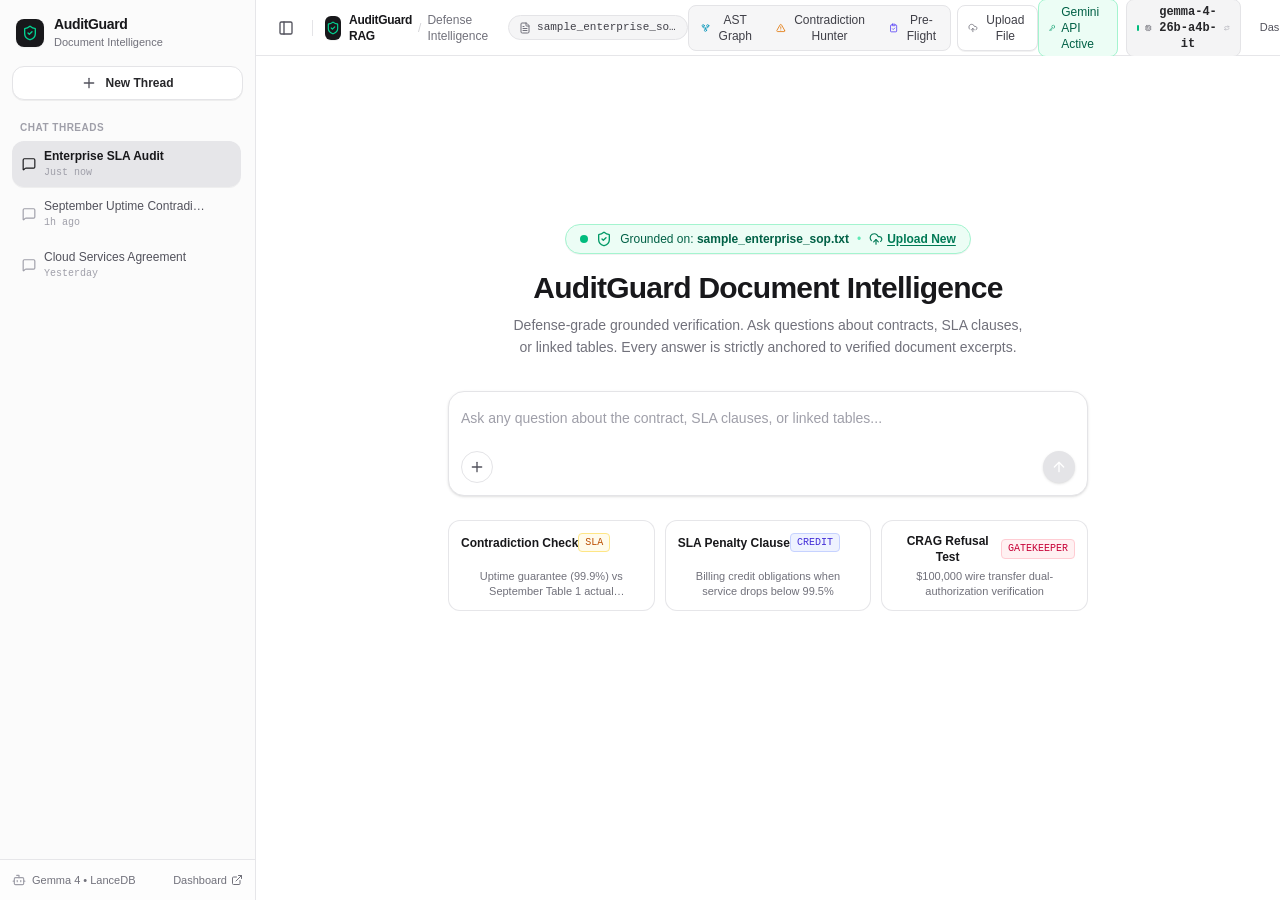
==== commit b9e778f6: "feat: add core RAG pipeline, document ingestion, and assistant UI components" ====
--- a/app/static/assistant/index.html
+++ b/app/static/assistant/index.html
@@ -1,13 +1,13 @@
 <!doctype html>
-<html lang="en" class="dark">
+<html lang="en">
   <head>
     <meta charset="UTF-8" />
     <meta name="viewport" content="width=device-width, initial-scale=1.0" />
-    <title>AuditGuard RAG • Assistant UI</title>
-    <script type="module" crossorigin src="./assets/index-Bi7Oxpxa.js"></script>
-    <link rel="stylesheet" crossorigin href="./assets/index-BcYl17ML.css">
+    <title>assistant-ui Starter • AuditGuard RAG</title>
+    <script type="module" crossorigin src="./assets/index-_80YAaLp.js"></script>
+    <link rel="stylesheet" crossorigin href="./assets/index-CRpFEUbB.css">
   </head>
-  <body class="bg-slate-950 text-slate-100 min-h-screen">
+  <body class="bg-white text-zinc-900 min-h-screen">
     <div id="root"></div>
   </body>
 </html>
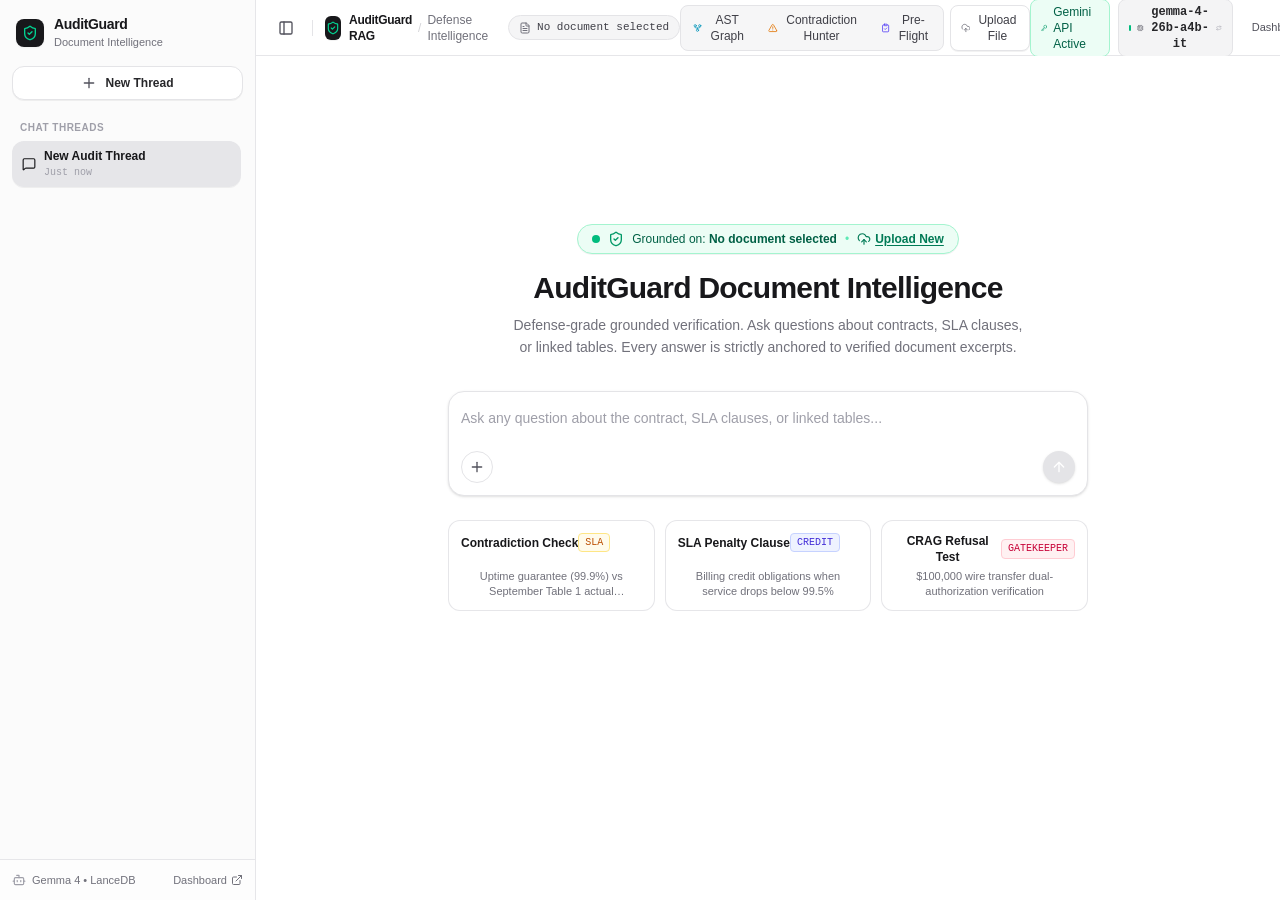
==== commit 855358c3: "test: add comprehensive test suite and implementation for RAG qa ingestion, grounding, visual retrie" ====
--- a/app/static/assistant/index.html
+++ b/app/static/assistant/index.html
@@ -4,8 +4,8 @@
     <meta charset="UTF-8" />
     <meta name="viewport" content="width=device-width, initial-scale=1.0" />
     <title>assistant-ui Starter • AuditGuard RAG</title>
-    <script type="module" crossorigin src="./assets/index-_80YAaLp.js"></script>
-    <link rel="stylesheet" crossorigin href="./assets/index-CRpFEUbB.css">
+    <script type="module" crossorigin src="./assets/index-CDwAU-jz.js"></script>
+    <link rel="stylesheet" crossorigin href="./assets/index-DKAexEBr.css">
   </head>
   <body class="bg-white text-zinc-900 min-h-screen">
     <div id="root"></div>
